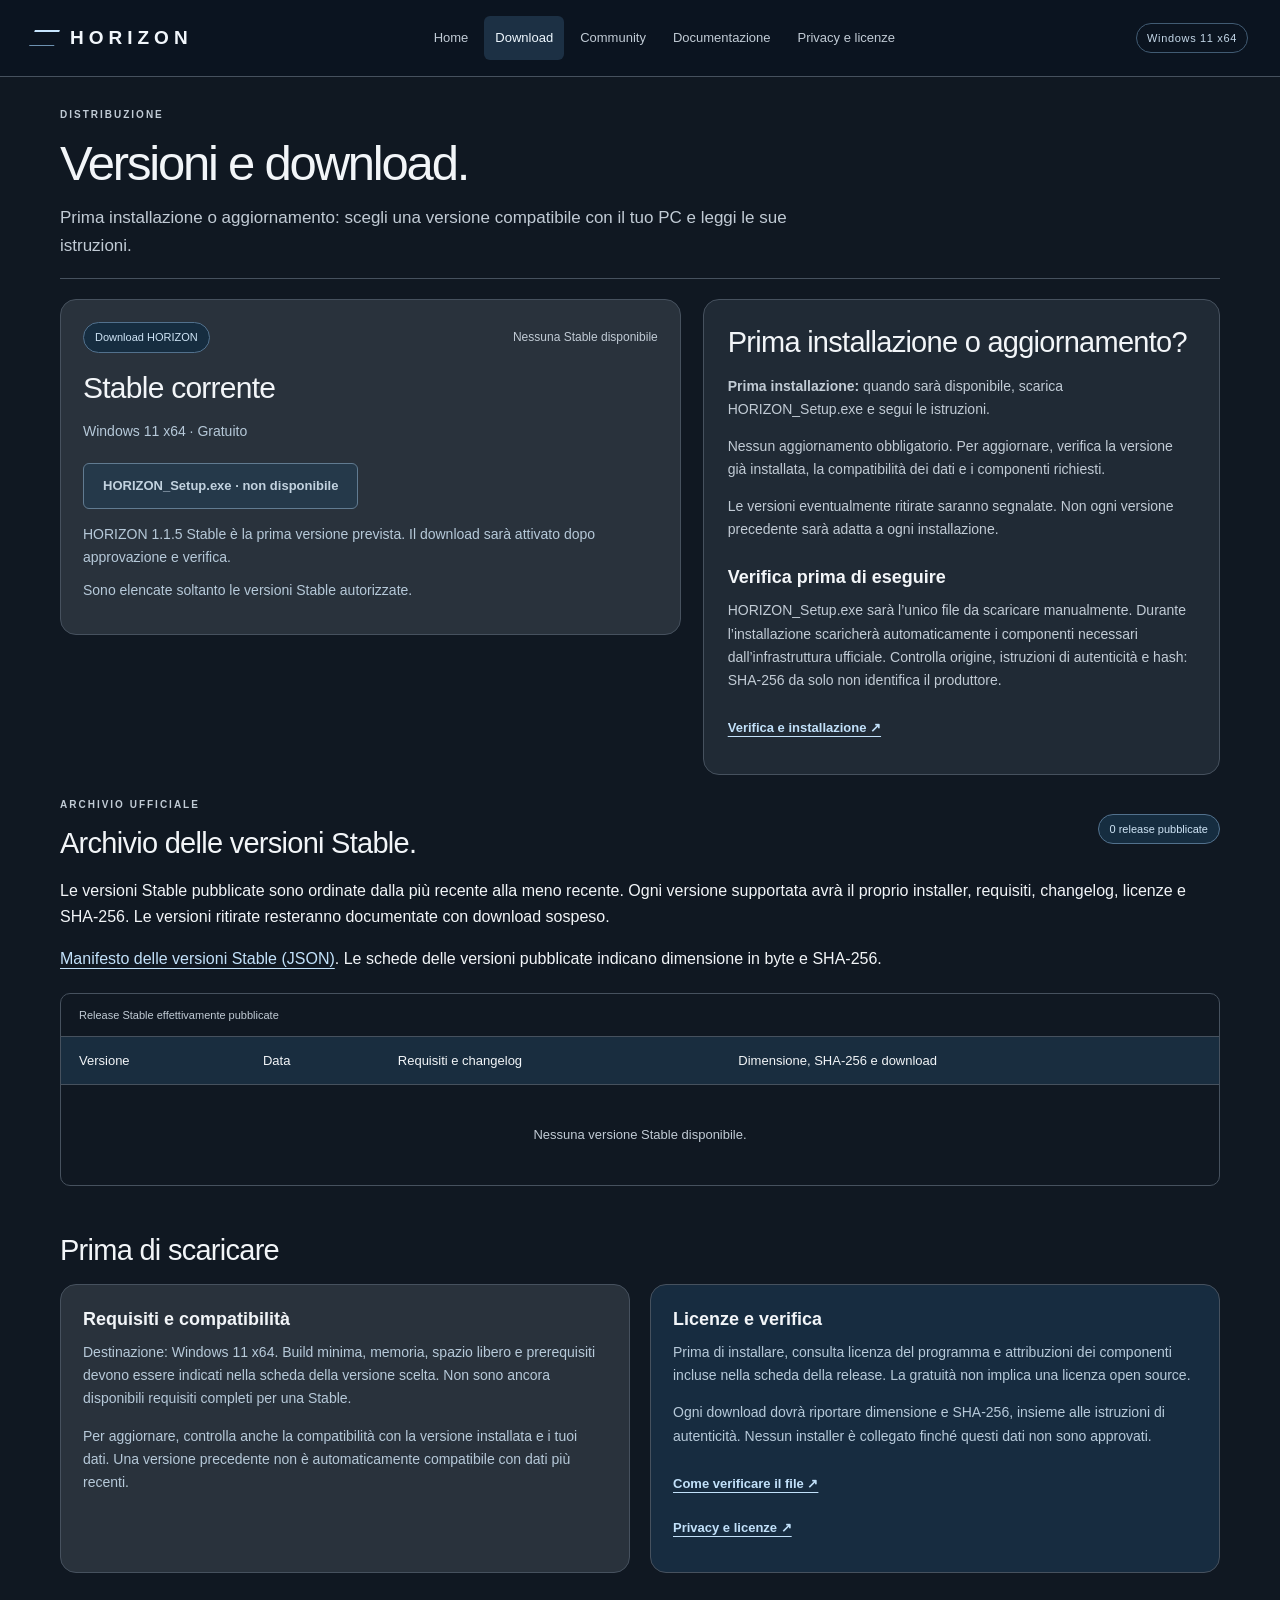
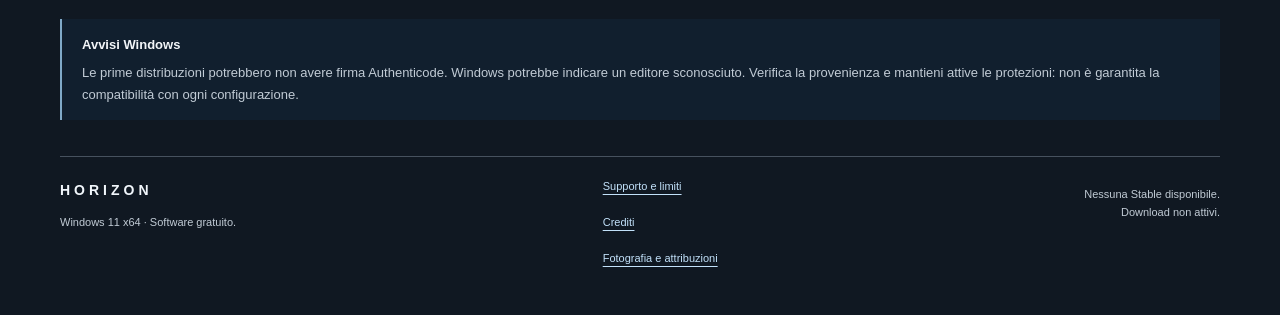
==== site/download.html @ 2f804839 "Publish approved HORIZON information site r4" ====
<!doctype html><html lang="it"><head><meta charset="utf-8"><meta name="viewport" content="width=device-width,initial-scale=1"><meta name="color-scheme" content="dark"><title>Versioni Stable e download — HORIZON</title><meta name="description" content="HORIZON: desktop, audio e personalizzazione per Windows 11 x64."><link rel="stylesheet" href="styles.css"></head><body><a class="skip" href="#contenuto">Vai al contenuto</a><header class="site-header"><div class="header-inner"><a class="brand" href="index.html" aria-label="HORIZON, Home"><span class="brand-mark" aria-hidden="true"></span>HORIZON</a><nav aria-label="Navigazione principale"><a href="index.html">Home</a><a href="download.html" aria-current="page">Download</a><a href="community.html">Community</a><a href="guida.html">Documentazione</a><a href="privacy.html">Privacy e licenze</a></nav><span class="header-state">Windows 11 x64</span></div></header><main id="contenuto" tabindex="-1"><div class="page-intro wrap"><p class="eyebrow">DISTRIBUZIONE</p><h1>Versioni e download.</h1><p class="intro">Prima installazione o aggiornamento: scegli una versione compatibile con il tuo PC e leggi le sue istruzioni.</p></div>
<section class="wrap download-layout" aria-labelledby="titolo-stato"><!-- stable-current:start --><div class="panel release-preview"><div class="section-heading"><span class="tag">Download HORIZON</span><span class="muted">Nessuna Stable disponibile</span></div><h2 id="titolo-stato">Stable corrente</h2><p>Windows 11 x64 · Gratuito</p><button class="button primary" type="button" disabled aria-describedby="download-stato">HORIZON_Setup.exe · non disponibile</button><p id="download-stato" class="fine-print">HORIZON 1.1.5 Stable è la prima versione prevista. Il download sarà attivato dopo approvazione e verifica.</p><p class="fine-print">Sono elencate soltanto le versioni Stable autorizzate.</p></div><!-- stable-current:end --><aside class="download-aside"><h2>Prima installazione o aggiornamento?</h2><p><strong>Prima installazione:</strong> quando sarà disponibile, scarica HORIZON_Setup.exe e segui le istruzioni.</p><p>Nessun aggiornamento obbligatorio. Per aggiornare, verifica la versione già installata, la compatibilità dei dati e i componenti richiesti.</p><p>Le versioni eventualmente ritirate saranno segnalate. Non ogni versione precedente sarà adatta a ogni installazione.</p><h3>Verifica prima di eseguire</h3><p>HORIZON_Setup.exe sarà l’unico file da scaricare manualmente. Durante l’installazione scaricherà automaticamente i componenti necessari dall’infrastruttura ufficiale. Controlla origine, istruzioni di autenticità e hash: SHA-256 da solo non identifica il produttore.</p><a class="text-link" href="verifica.html">Verifica e installazione ↗</a></aside></section>
<section class="section wrap" aria-labelledby="titolo-archivio"><div class="section-heading"><div><p class="eyebrow">ARCHIVIO UFFICIALE</p><h2 id="titolo-archivio">Archivio delle versioni Stable.</h2></div><span class="tag">0 release pubblicate</span></div><p>Le versioni Stable pubblicate sono ordinate dalla più recente alla meno recente. Ogni versione supportata avrà il proprio installer, requisiti, changelog, licenze e SHA-256. Le versioni ritirate resteranno documentate con download sospeso.</p><p><a href="releases.json">Manifesto delle versioni Stable (JSON)</a>. Le schede delle versioni pubblicate indicano dimensione in byte e SHA-256.</p><div class="table-scroll" role="region" aria-label="Archivio delle versioni Stable" tabindex="0"><table><caption>Release Stable effettivamente pubblicate</caption><thead><tr><th scope="col">Versione</th><th scope="col">Data</th><th scope="col">Requisiti e changelog</th><th scope="col">Dimensione, SHA-256 e download</th></tr></thead><tbody><!-- stable-rows:start --><tr><td colspan="4" class="empty-cell">Nessuna versione Stable disponibile.</td></tr><!-- stable-rows:end --></tbody></table></div></section><section class="section wrap" aria-labelledby="titolo-requisiti"><div class="section-heading"><h2 id="titolo-requisiti">Prima di scaricare</h2></div><div class="bottom-grid"><article class="panel"><h3>Requisiti e compatibilità</h3><p>Destinazione: Windows 11 x64. Build minima, memoria, spazio libero e prerequisiti devono essere indicati nella scheda della versione scelta. Non sono ancora disponibili requisiti completi per una Stable.</p><p>Per aggiornare, controlla anche la compatibilità con la versione installata e i tuoi dati. Una versione precedente non è automaticamente compatibile con dati più recenti.</p></article><article class="panel"><h3>Licenze e verifica</h3><p>Prima di installare, consulta licenza del programma e attribuzioni dei componenti incluse nella scheda della release. La gratuità non implica una licenza open source.</p><p>Ogni download dovrà riportare dimensione e SHA-256, insieme alle istruzioni di autenticità. Nessun installer è collegato finché questi dati non sono approvati.</p><a class="text-link" href="verifica.html">Come verificare il file ↗</a><br><a class="text-link" href="privacy.html#titolo-licenze">Privacy e licenze ↗</a></article></div></section><div class="wrap notice"><strong>Avvisi Windows</strong><p>Le prime distribuzioni potrebbero non avere firma Authenticode. Windows potrebbe indicare un editore sconosciuto. Verifica la provenienza e mantieni attive le protezioni: non è garantita la compatibilità con ogni configurazione.</p></div></main><footer class="site-footer"><div><a class="brand" href="index.html">HORIZON</a><p>Windows 11 x64 · Software gratuito.</p></div><nav aria-label="Informazioni sul progetto"><a href="guida.html#limiti">Supporto e limiti</a><a href="privacy.html#crediti">Crediti</a><a href="privacy.html#fotografia">Fotografia e attribuzioni</a></nav><p class="footer-state">Nessuna Stable disponibile.<br>Download non attivi.</p></footer></body></html>
---- site/styles.css ----
/* HORIZON v1.5 — static, local resources, no external fonts. */
:root{color-scheme:dark;--bg:#0b1420;--surface:#111f2e;--line:#2b3e52;--text:#ecf3fa;--muted:#a9bdcf;--accent:#b6d7f2;--link:#c2e1fa;--radius:16px}*{box-sizing:border-box}html{scroll-behavior:smooth;scroll-padding-top:100px}body{margin:0;background:var(--bg);color:var(--text);font:16px/1.65 'Segoe UI',Arial,sans-serif}a{color:var(--link);text-decoration-thickness:1px;text-underline-offset:4px}a:hover{color:white}a:focus-visible,button:focus-visible,summary:focus-visible,[tabindex]:focus-visible{outline:3px solid #d2edff;outline-offset:5px}main:focus-visible{outline-offset:-4px}.skip{position:fixed;left:18px;top:-100px;z-index:50;background:var(--text);color:var(--bg);padding:10px 18px;border-radius:6px}.skip:focus{top:12px}.wrap{width:min(1160px,calc(100% - 64px));margin-inline:auto}.site-header{border-bottom:1px solid var(--line);background:#0b1420;position:relative;z-index:3}.header-inner{max-width:1280px;padding:16px 32px;margin:auto;display:flex;align-items:center;justify-content:space-between;gap:24px}.brand{font-weight:650;letter-spacing:5px;font-size:19px;text-decoration:none;color:#f1f6fb;display:inline-flex;align-items:center;gap:13px;min-height:44px;white-space:nowrap}.brand-mark{display:block;width:25px;height:16px;border-top:2px solid #c8e6ff;border-bottom:1px solid #6d91b0;transform:skewX(-20deg)}.header-inner nav{display:flex;gap:5px;flex-wrap:wrap}.header-inner nav a{font-size:13px;color:var(--muted);text-decoration:none;min-height:44px;display:flex;align-items:center;padding:0 11px;border-radius:6px}.header-inner nav a:hover,.header-inner nav a[aria-current]{background:#1c3044;color:#eff8ff}.header-state{font-size:11px;letter-spacing:.06em;border:1px solid #415b73;color:#c5d8e9;padding:5px 10px;border-radius:100px;white-space:nowrap}.hero{position:relative;margin-top:24px;min-height:470px;border-radius:var(--radius);overflow:hidden;border:1px solid #4b6278;background:#172b40;display:flex;align-items:center}.hero-image,.hero-shade{position:absolute;inset:0;width:100%;height:100%;object-fit:cover;object-position:center 57%}.hero-shade{background:linear-gradient(90deg,rgba(5,16,30,.95),rgba(7,19,32,.76) 42%,rgba(7,19,32,.08) 100%)}.hero-copy{position:relative;padding:42px 46px 58px;max-width:740px}.eyebrow{font-size:10px;letter-spacing:.2em;color:var(--muted);font-weight:650;margin:0 0 12px}.hero .eyebrow{color:#c7dfef}h1,h2,h3,p{margin-top:0}h1{font-size:clamp(36px,4.5vw,60px);font-weight:450;letter-spacing:-.045em;line-height:1.12;margin-bottom:18px}h1 span{color:#c5dff2}.hero-intro{font-size:18px;color:#e2ecf5;line-height:1.6;margin-bottom:24px}.actions{display:flex;gap:24px;align-items:center;flex-wrap:wrap}.button{font:inherit;display:inline-flex;align-items:center;justify-content:center;gap:16px;min-height:46px;padding:10px 19px;border-radius:6px;border:1px solid #7b9ab5;text-decoration:none;font-size:13px;font-weight:600;line-height:1.4}.primary{background:#c1dff5;color:#0a2034;border-color:#c1dff5}.primary:hover{color:#081928;background:#e6f4ff}.secondary{background:#1b3247;color:#d8e8f5}button:disabled{cursor:not-allowed;opacity:1;background:#25394a;color:#c2d2df;border-color:#617b91}.text-link{font-size:13px;display:inline-flex;align-items:center;min-height:44px;font-weight:600}.hero .text-link{color:#f3f8fc}.hero-status{margin:18px 0 0;font-size:12px;color:#d2e3ef;display:flex;gap:9px;align-items:center}.status-dot{width:5px;height:5px;background:#c7dfef;border-radius:50%}.photo-credit{position:absolute;right:18px;bottom:12px;font-size:10px;color:#e7f2fa;background:#071321e6;padding:4px 8px;border-radius:3px}.photo-credit a{color:inherit}.facts-strip{display:grid;grid-template-columns:repeat(4,1fr);border-bottom:1px solid var(--line);padding:17px 0;gap:18px;font-size:11px;color:var(--muted)}.facts-strip strong{color:#e5eef6;font-weight:500;margin-left:5px}.section{padding:32px 0 4px}.section-heading{display:flex;justify-content:space-between;align-items:center;gap:20px;margin-bottom:20px}.section-heading h2{margin-bottom:0}h2{font-size:clamp(23px,2.5vw,29px);font-weight:500;line-height:1.25;letter-spacing:-.025em;margin-bottom:14px}h3{font-size:18px;font-weight:550;line-height:1.4;margin-bottom:9px}.feature-grid{display:grid;grid-template-columns:repeat(3,1fr);gap:22px}.feature{border-top:1px solid #49637c;padding:18px 0 8px;min-width:0}.feature-index{display:block;font-size:10px;letter-spacing:.12em;color:#a9bfd1;margin-bottom:12px}.feature p{font-size:14px;color:var(--muted);margin-bottom:8px}.fine-print{font-size:12px;color:var(--muted);margin-bottom:10px}.tag{font-size:11px;border:1px solid #52718d;background:#162d40;color:#cfe4f5;border-radius:50px;padding:5px 11px;display:inline-block;white-space:nowrap}.screens-grid{display:grid;grid-template-columns:1.2fr 1fr;gap:20px}.screenshot-slot{margin:0;border:1px solid #344e65;border-radius:10px;overflow:hidden;background:#0e1a29}.slot-content{min-height:170px;display:flex;align-items:center;justify-content:center;text-align:center;flex-direction:column;padding:20px;background:linear-gradient(125deg,#1a2f43,#0f1e2e)}.slot-content>span{font-size:24px;color:#89a9c2;margin-bottom:8px}.slot-content strong{font-size:14px;font-weight:500}.slot-content p{font-size:12px;color:var(--muted);margin:7px 0 0;max-width:300px}figcaption{font-size:10px;color:var(--muted);padding:9px 15px;border-top:1px solid var(--line)}.bottom-grid{display:grid;grid-template-columns:1fr 1fr;gap:20px;padding-bottom:36px}.panel{background:var(--surface);border:1px solid var(--line);border-radius:var(--radius);padding:26px}.panel p{font-size:14px;color:#b6c9d9}.panel h2{font-size:25px}.site-footer{max-width:1160px;margin:30px auto 0;border-top:1px solid var(--line);padding:24px 0 30px;display:flex;justify-content:space-between;gap:32px;align-items:start}.site-footer .brand{font-size:14px;letter-spacing:4px;min-height:28px}.site-footer p{font-size:11px;color:var(--muted);margin:8px 0 0}.site-footer nav{display:flex;flex-direction:column}.site-footer nav a{min-height:28px;font-size:11px}.footer-state{text-align:right}.page-intro{padding:42px 0 24px}.page-intro h1{font-size:clamp(34px,4vw,49px);margin-bottom:14px}.intro{font-size:17px;color:var(--muted);max-width:740px;margin-bottom:0}.download-layout{display:grid;grid-template-columns:1.35fr 1fr;gap:34px;align-items:start}.release-preview h2{font-size:30px}.version-number{color:#c1dcf1}.release-preview .button{margin:6px 0 14px}.release-facts{margin:20px 0 15px}.release-facts div{display:grid;grid-template-columns:150px 1fr;gap:14px;border-top:1px solid var(--line);padding:12px 0;font-size:13px}dt{color:#e5eff6}dd{margin:0;color:var(--muted)}.download-aside{padding:18px 0 0}.download-aside p{font-size:14px;color:var(--muted)}.download-aside h3{margin-top:24px}.table-scroll{overflow-x:auto;border:1px solid var(--line);border-radius:10px;margin:20px 0}.table-scroll table{width:100%;border-collapse:collapse;text-align:left;font-size:13px;min-width:620px}.table-scroll caption{text-align:left;padding:12px 18px;font-size:11px;color:var(--muted)}th{font-weight:500;background:#192d3f;padding:13px 18px;border-block:1px solid var(--line)}td{padding:20px 18px;color:var(--muted)}.empty-cell{height:100px;text-align:center}.notice{border-left:2px solid #80a9c8;padding:15px 20px;margin-block:20px 36px;background:#111f2e;font-size:13px}.notice p{color:var(--muted);margin:7px 0 0}.community-status{display:flex;align-items:center;justify-content:space-between;gap:28px}.community-status div{max-width:680px}.community-status .tag{margin-bottom:15px}.community-status p{margin-bottom:0}.community-status .button{flex-shrink:0}.clean-list{padding-left:20px;font-size:14px;color:var(--muted)}li{margin-bottom:9px}.guide-layout{display:grid;grid-template-columns:240px 1fr;gap:44px;align-items:start}.contents{padding:19px;display:flex;flex-direction:column;font-size:13px;position:sticky;top:20px}.contents strong{margin-bottom:10px}.contents a{min-height:38px}.guide-body{max-width:760px}.guide-body section,.legal-body section{padding:0 0 26px;margin-bottom:26px;border-bottom:1px solid var(--line);scroll-margin-top:24px}.guide-body p,.legal-body p,.guide-body li{font-size:15px;color:#b7cada}.guide-body ul{padding-left:20px}.legal-body{max-width:850px;margin-left:max(32px,calc((100vw - 1160px)/2));margin-right:auto}.privacy-list div{border-top:1px solid var(--line);padding:13px 0}.privacy-list dt{font-size:14px;margin-bottom:4px}.privacy-list dd{font-size:14px}.muted{color:var(--muted);font-size:12px}p,li,dd,h1,h2,h3{overflow-wrap:anywhere}
@media(max-width:1000px){.header-state{display:none}.header-inner{gap:14px}.hero-copy{padding-left:32px}.site-footer{margin-inline:32px}.facts-strip{grid-template-columns:1fr 1fr;gap:9px 20px}.header-inner nav a{padding-inline:8px}}
@media(max-width:720px){html{scroll-padding-top:20px}.wrap{width:calc(100% - 36px)}.header-inner{padding:12px 18px;flex-wrap:wrap;gap:4px}.brand{font-size:17px;letter-spacing:4px}.header-inner nav{width:100%;gap:3px}.header-inner nav a{font-size:12px;padding-inline:9px;min-height:40px}.hero{min-height:440px;margin-top:16px}.hero-copy{padding:32px 24px 58px;max-width:100%}.hero h1{font-size:clamp(34px,7.6vw,49px)}.hero-shade{background:linear-gradient(90deg,#081729ed,#071a2bc9 75%,#071a2b80)}.hero-image{object-position:60% center}.hero-intro{font-size:16px}.photo-credit{left:18px;right:auto;font-size:9px}.hero-status{font-size:11px}.actions{gap:12px}.section{padding-top:26px}.section-heading{align-items:start;flex-wrap:wrap;gap:8px}.feature-grid{grid-template-columns:1fr;gap:5px}.feature{padding-top:14px}.feature-index{margin-bottom:7px}.screens-grid,.bottom-grid,.download-layout,.guide-layout{grid-template-columns:1fr;gap:16px}.slot-content{min-height:140px}.panel{padding:22px}.site-footer{margin-inline:18px;flex-wrap:wrap;gap:16px}.footer-state{text-align:left}.site-footer nav{width:45%}.site-footer nav a{min-height:36px}.page-intro{padding:28px 0 20px}.page-intro h1{font-size:35px}.intro{font-size:15px}.download-aside{padding-top:8px}.release-facts div{grid-template-columns:1fr;gap:3px}.release-preview .section-heading{gap:9px}.community-status{align-items:start;flex-direction:column}.community-status .button{width:100%}.contents{position:static}.guide-body section{padding-bottom:20px;margin-bottom:22px}.legal-body{margin-inline:auto;max-width:none}.table-scroll table{min-width:560px}}
@media(prefers-reduced-motion:reduce){html{scroll-behavior:auto}}
@media(forced-colors:active){.hero-shade{background:Canvas;opacity:.9}.panel,.hero,.feature,.button,.tag{border:1px solid CanvasText}.hero-copy,.hero-copy h1,.hero-copy p{color:CanvasText}.hero-image{visibility:hidden}.status-dot{background:CanvasText}}
@media print{body{background:white;color:black}.site-header,.skip,.hero-image,.hero-shade,.actions,.photo-credit,button{display:none}.wrap{width:100%}.hero{min-height:0;border:0}.hero-copy{padding:10px 0}.hero-copy h1,.hero-copy h1 span,.hero-copy p,h1,h2,h3,p,li,dd,dt,.panel p,.feature p{color:black!important}.feature-grid,.bottom-grid,.download-layout,.guide-layout{display:block}.panel,.feature{background:white;border-color:#777}.contents{position:static}.site-footer{margin:0}.legal-body{margin:0}.table-scroll{overflow:visible}.table-scroll table{min-width:0}}/* v1.6: split editorial / landscape; neutral grey and midnight blue. */
:root{--bg:#101822;--surface:#252d36;--line:#46515e;--muted:#c1cbd5;--text:#f2f5f8}
body{background:var(--bg)}.header-inner{max-width:1280px}.hero-duo{display:grid;grid-template-columns:1fr 1fr;margin-top:24px;border:1px solid var(--line);border-radius:16px;overflow:hidden;min-height:440px}.hero-editorial{background:#dbe0e5;color:#142130;padding:44px 36px;display:flex;flex-direction:column;justify-content:center;min-width:0}.hero-editorial h1{font-size:clamp(36px,3.9vw,53px)}.hero-editorial .eyebrow,.hero-editorial .hero-intro{color:#37495a}.hero-editorial .primary{background:#18334c;color:#f5f8fc;border-color:#18334c}.hero-editorial .primary:hover{background:#294e6e}.hero-editorial .text-link{color:#18334c}.availability{font-size:12px;color:#425466;margin:20px 0 0}.hero-editorial :focus-visible{outline-color:#18334c}.hero-landscape{position:relative;margin:0;min-width:0;min-height:440px;background:#142c45}.hero-landscape img{display:block;width:100%;height:100%;position:absolute;object-fit:cover;object-position:56% center}.hero-landscape figcaption{position:absolute;bottom:0;left:0;right:0;padding:12px 16px;background:#091625e8;color:#edf3fa;border:0;font-size:11px}.hero-landscape a{color:inherit}.feature{background:#202a35;padding:20px;border:1px solid var(--line);border-radius:10px}.panel{background:#29323c}.bottom-grid .panel:last-child{background:#172c40}.download-aside{padding:24px;background:#202a35;border:1px solid var(--line);border-radius:16px}.page-intro{border-bottom:1px solid var(--line);margin-bottom:24px}.header-inner nav a{min-height:44px}.facts-strip{padding-block:16px}.section{padding-top:26px}
@media(max-width:1000px){.hero-editorial{padding:32px 26px}.hero-editorial .actions{gap:8px}.hero-editorial h1{font-size:40px}}
@media(max-width:720px){.hero-duo{grid-template-columns:1fr;margin-top:16px}.hero-editorial{padding:30px 24px}.hero-editorial h1{font-size:clamp(34px,8vw,46px)}.hero-landscape{min-height:250px}.hero-landscape img{object-position:center 57%}.hero-editorial .hero-intro{font-size:16px}.header-inner nav a{min-height:44px}.site-footer nav a{min-height:44px}.feature{padding:18px}.download-aside{padding:22px}}
@media(forced-colors:active){.hero-editorial,.hero-editorial h1,.hero-editorial p,.hero-editorial a{background:Canvas;color:CanvasText}.hero-duo,.hero-landscape{border:1px solid CanvasText}}
@media print{.hero-duo{display:block;border:0}.hero-editorial{background:white;color:black;padding:0}.hero-landscape{display:none}.feature,.panel,.download-aside{background:white;color:black}.hero-editorial p{color:black}}
/* v1.7 — compact spacing, readable measures and resilient narrow layouts. */
.hero-duo{min-height:390px;margin-top:18px}.hero-landscape{min-height:390px}.hero-editorial{padding:32px}.hero-intro{margin-bottom:18px}.availability{margin-top:14px}.section{padding-top:22px}.section-heading{margin-bottom:16px}.bottom-grid{padding-bottom:22px}.panel{padding:22px}.page-intro{padding-top:30px;padding-bottom:18px;margin-bottom:20px}.site-footer{margin-top:22px;padding-top:20px}.feature-grid{gap:16px}.guide-layout{gap:32px}.guide-body,.legal-body{line-height:1.75}.guide-body section,.legal-body section{padding-bottom:20px;margin-bottom:20px}.panel p,.download-aside p{max-width:68ch}.download-layout{gap:22px;grid-template-columns:minmax(0,1.2fr) minmax(0,1fr)}.bottom-grid,.screens-grid{grid-template-columns:repeat(2,minmax(0,1fr))}.community-status>div{min-width:0}pre{max-width:100%;white-space:pre-wrap;overflow-wrap:anywhere;background:#0b1420;border:1px solid var(--line);border-radius:8px;padding:16px;font-size:13px;color:#e8f1f8}code{font-family:Consolas,monospace}.guide-body a,.legal-body a{overflow-wrap:anywhere}.site-footer nav a{min-height:36px}.header-inner nav a[aria-current]{background:#1c3044;color:#eff8ff}
@media(max-width:720px){.hero-duo,.download-layout,.bottom-grid,.screens-grid{grid-template-columns:minmax(0,1fr)}.hero-editorial{padding:26px 22px}.hero-landscape{min-height:230px}.hero-duo{min-height:0}.panel,.download-aside{padding:20px}.page-intro{padding-top:24px}.section{padding-top:20px}.site-footer nav{width:100%}.site-footer nav a{min-height:44px}.facts-strip{font-size:12px}.facts-strip span{min-width:0}.facts-strip strong{display:block;margin-left:0}.community-status .button{max-width:100%}.guide-layout{gap:20px}.guide-body,.legal-body{min-width:0}.table-scroll:focus-visible{outline-offset:3px}}
@media print{pre{background:white;color:black;border-color:#777}.hero-duo{min-height:0}}
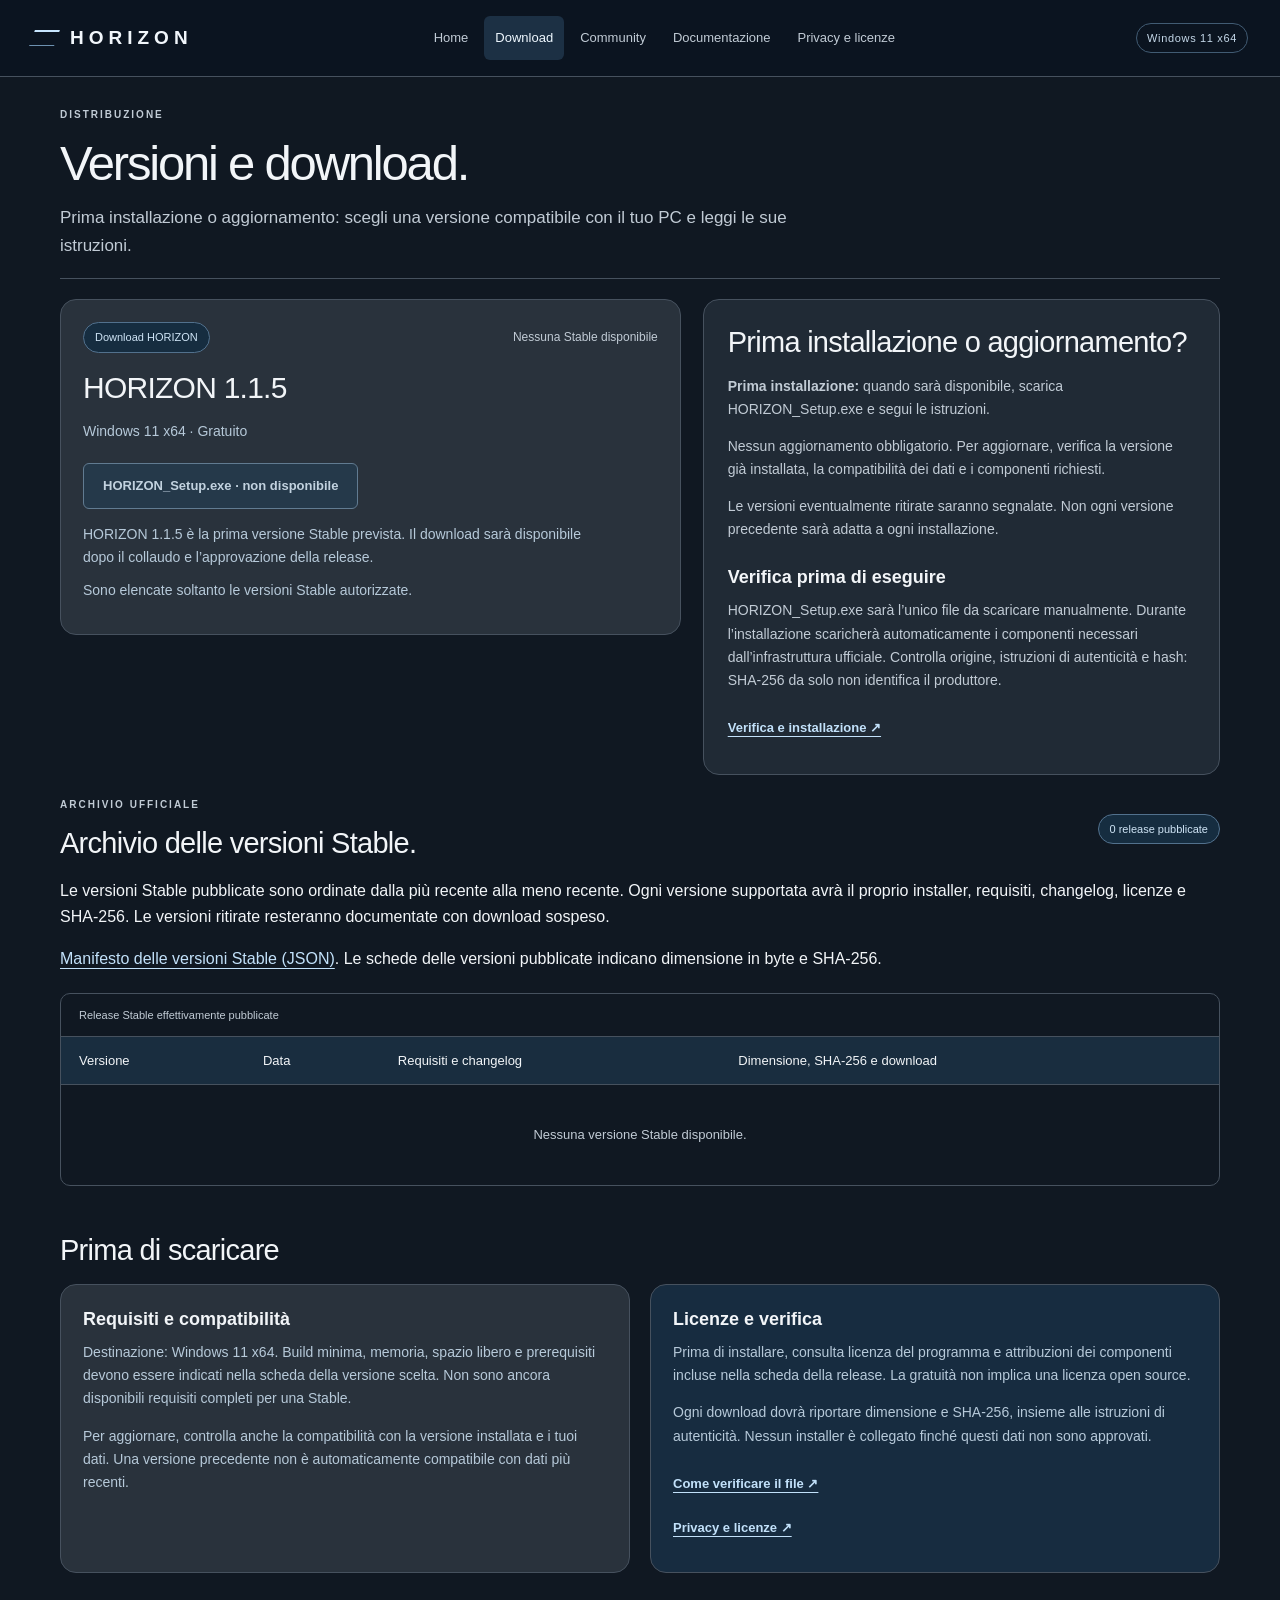
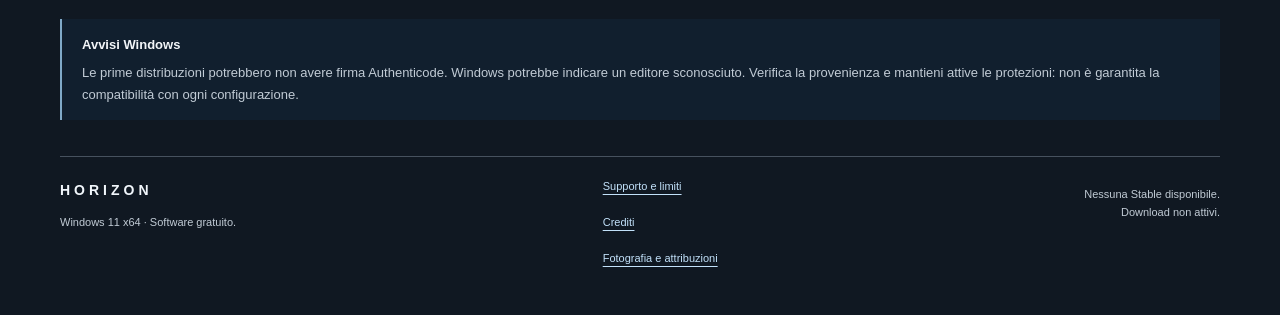
==== commit a662e0ef: "Present HORIZON 1.1.5 and accept verified UTF-8 BOM metadata" ====
--- a/site/download.html
+++ b/site/download.html
@@ -1,5 +1,5 @@
 <!doctype html><html lang="it"><head><meta charset="utf-8"><meta name="viewport" content="width=device-width,initial-scale=1"><meta name="color-scheme" content="dark"><title>Versioni Stable e download — HORIZON</title><meta name="description" content="HORIZON: desktop, audio e personalizzazione per Windows 11 x64."><link rel="stylesheet" href="styles.css"></head><body><a class="skip" href="#contenuto">Vai al contenuto</a><header class="site-header"><div class="header-inner"><a class="brand" href="index.html" aria-label="HORIZON, Home"><span class="brand-mark" aria-hidden="true"></span>HORIZON</a><nav aria-label="Navigazione principale"><a href="index.html">Home</a><a href="download.html" aria-current="page">Download</a><a href="community.html">Community</a><a href="guida.html">Documentazione</a><a href="privacy.html">Privacy e licenze</a></nav><span class="header-state">Windows 11 x64</span></div></header><main id="contenuto" tabindex="-1"><div class="page-intro wrap"><p class="eyebrow">DISTRIBUZIONE</p><h1>Versioni e download.</h1><p class="intro">Prima installazione o aggiornamento: scegli una versione compatibile con il tuo PC e leggi le sue istruzioni.</p></div>
-<section class="wrap download-layout" aria-labelledby="titolo-stato"><!-- stable-current:start --><div class="panel release-preview"><div class="section-heading"><span class="tag">Download HORIZON</span><span class="muted">Nessuna Stable disponibile</span></div><h2 id="titolo-stato">Stable corrente</h2><p>Windows 11 x64 · Gratuito</p><button class="button primary" type="button" disabled aria-describedby="download-stato">HORIZON_Setup.exe · non disponibile</button><p id="download-stato" class="fine-print">HORIZON 1.1.5 Stable è la prima versione prevista. Il download sarà attivato dopo approvazione e verifica.</p><p class="fine-print">Sono elencate soltanto le versioni Stable autorizzate.</p></div><!-- stable-current:end --><aside class="download-aside"><h2>Prima installazione o aggiornamento?</h2><p><strong>Prima installazione:</strong> quando sarà disponibile, scarica HORIZON_Setup.exe e segui le istruzioni.</p><p>Nessun aggiornamento obbligatorio. Per aggiornare, verifica la versione già installata, la compatibilità dei dati e i componenti richiesti.</p><p>Le versioni eventualmente ritirate saranno segnalate. Non ogni versione precedente sarà adatta a ogni installazione.</p><h3>Verifica prima di eseguire</h3><p>HORIZON_Setup.exe sarà l’unico file da scaricare manualmente. Durante l’installazione scaricherà automaticamente i componenti necessari dall’infrastruttura ufficiale. Controlla origine, istruzioni di autenticità e hash: SHA-256 da solo non identifica il produttore.</p><a class="text-link" href="verifica.html">Verifica e installazione ↗</a></aside></section>
+<section class="wrap download-layout" aria-labelledby="titolo-stato"><!-- stable-current:start --><div class="panel release-preview"><div class="section-heading"><span class="tag">Download HORIZON</span><span class="muted">Nessuna Stable disponibile</span></div><h2 id="titolo-stato">HORIZON 1.1.5</h2><p>Windows 11 x64 · Gratuito</p><button class="button primary" type="button" disabled aria-describedby="download-stato">HORIZON_Setup.exe · non disponibile</button><p id="download-stato" class="fine-print">HORIZON 1.1.5 è la prima versione Stable prevista. Il download sarà disponibile dopo il collaudo e l’approvazione della release.</p><p class="fine-print">Sono elencate soltanto le versioni Stable autorizzate.</p></div><!-- stable-current:end --><aside class="download-aside"><h2>Prima installazione o aggiornamento?</h2><p><strong>Prima installazione:</strong> quando sarà disponibile, scarica HORIZON_Setup.exe e segui le istruzioni.</p><p>Nessun aggiornamento obbligatorio. Per aggiornare, verifica la versione già installata, la compatibilità dei dati e i componenti richiesti.</p><p>Le versioni eventualmente ritirate saranno segnalate. Non ogni versione precedente sarà adatta a ogni installazione.</p><h3>Verifica prima di eseguire</h3><p>HORIZON_Setup.exe sarà l’unico file da scaricare manualmente. Durante l’installazione scaricherà automaticamente i componenti necessari dall’infrastruttura ufficiale. Controlla origine, istruzioni di autenticità e hash: SHA-256 da solo non identifica il produttore.</p><a class="text-link" href="verifica.html">Verifica e installazione ↗</a></aside></section>
 <section class="section wrap" aria-labelledby="titolo-archivio"><div class="section-heading"><div><p class="eyebrow">ARCHIVIO UFFICIALE</p><h2 id="titolo-archivio">Archivio delle versioni Stable.</h2></div><span class="tag">0 release pubblicate</span></div><p>Le versioni Stable pubblicate sono ordinate dalla più recente alla meno recente. Ogni versione supportata avrà il proprio installer, requisiti, changelog, licenze e SHA-256. Le versioni ritirate resteranno documentate con download sospeso.</p><p><a href="releases.json">Manifesto delle versioni Stable (JSON)</a>. Le schede delle versioni pubblicate indicano dimensione in byte e SHA-256.</p><div class="table-scroll" role="region" aria-label="Archivio delle versioni Stable" tabindex="0"><table><caption>Release Stable effettivamente pubblicate</caption><thead><tr><th scope="col">Versione</th><th scope="col">Data</th><th scope="col">Requisiti e changelog</th><th scope="col">Dimensione, SHA-256 e download</th></tr></thead><tbody><!-- stable-rows:start --><tr><td colspan="4" class="empty-cell">Nessuna versione Stable disponibile.</td></tr><!-- stable-rows:end --></tbody></table></div></section><section class="section wrap" aria-labelledby="titolo-requisiti"><div class="section-heading"><h2 id="titolo-requisiti">Prima di scaricare</h2></div><div class="bottom-grid"><article class="panel"><h3>Requisiti e compatibilità</h3><p>Destinazione: Windows 11 x64. Build minima, memoria, spazio libero e prerequisiti devono essere indicati nella scheda della versione scelta. Non sono ancora disponibili requisiti completi per una Stable.</p><p>Per aggiornare, controlla anche la compatibilità con la versione installata e i tuoi dati. Una versione precedente non è automaticamente compatibile con dati più recenti.</p></article><article class="panel"><h3>Licenze e verifica</h3><p>Prima di installare, consulta licenza del programma e attribuzioni dei componenti incluse nella scheda della release. La gratuità non implica una licenza open source.</p><p>Ogni download dovrà riportare dimensione e SHA-256, insieme alle istruzioni di autenticità. Nessun installer è collegato finché questi dati non sono approvati.</p><a class="text-link" href="verifica.html">Come verificare il file ↗</a><br><a class="text-link" href="privacy.html#titolo-licenze">Privacy e licenze ↗</a></article></div></section><div class="wrap notice"><strong>Avvisi Windows</strong><p>Le prime distribuzioni potrebbero non avere firma Authenticode. Windows potrebbe indicare un editore sconosciuto. Verifica la provenienza e mantieni attive le protezioni: non è garantita la compatibilità con ogni configurazione.</p></div></main><footer class="site-footer"><div><a class="brand" href="index.html">HORIZON</a><p>Windows 11 x64 · Software gratuito.</p></div><nav aria-label="Informazioni sul progetto"><a href="guida.html#limiti">Supporto e limiti</a><a href="privacy.html#crediti">Crediti</a><a href="privacy.html#fotografia">Fotografia e attribuzioni</a></nav><p class="footer-state">Nessuna Stable disponibile.<br>Download non attivi.</p></footer></body></html>
 
 
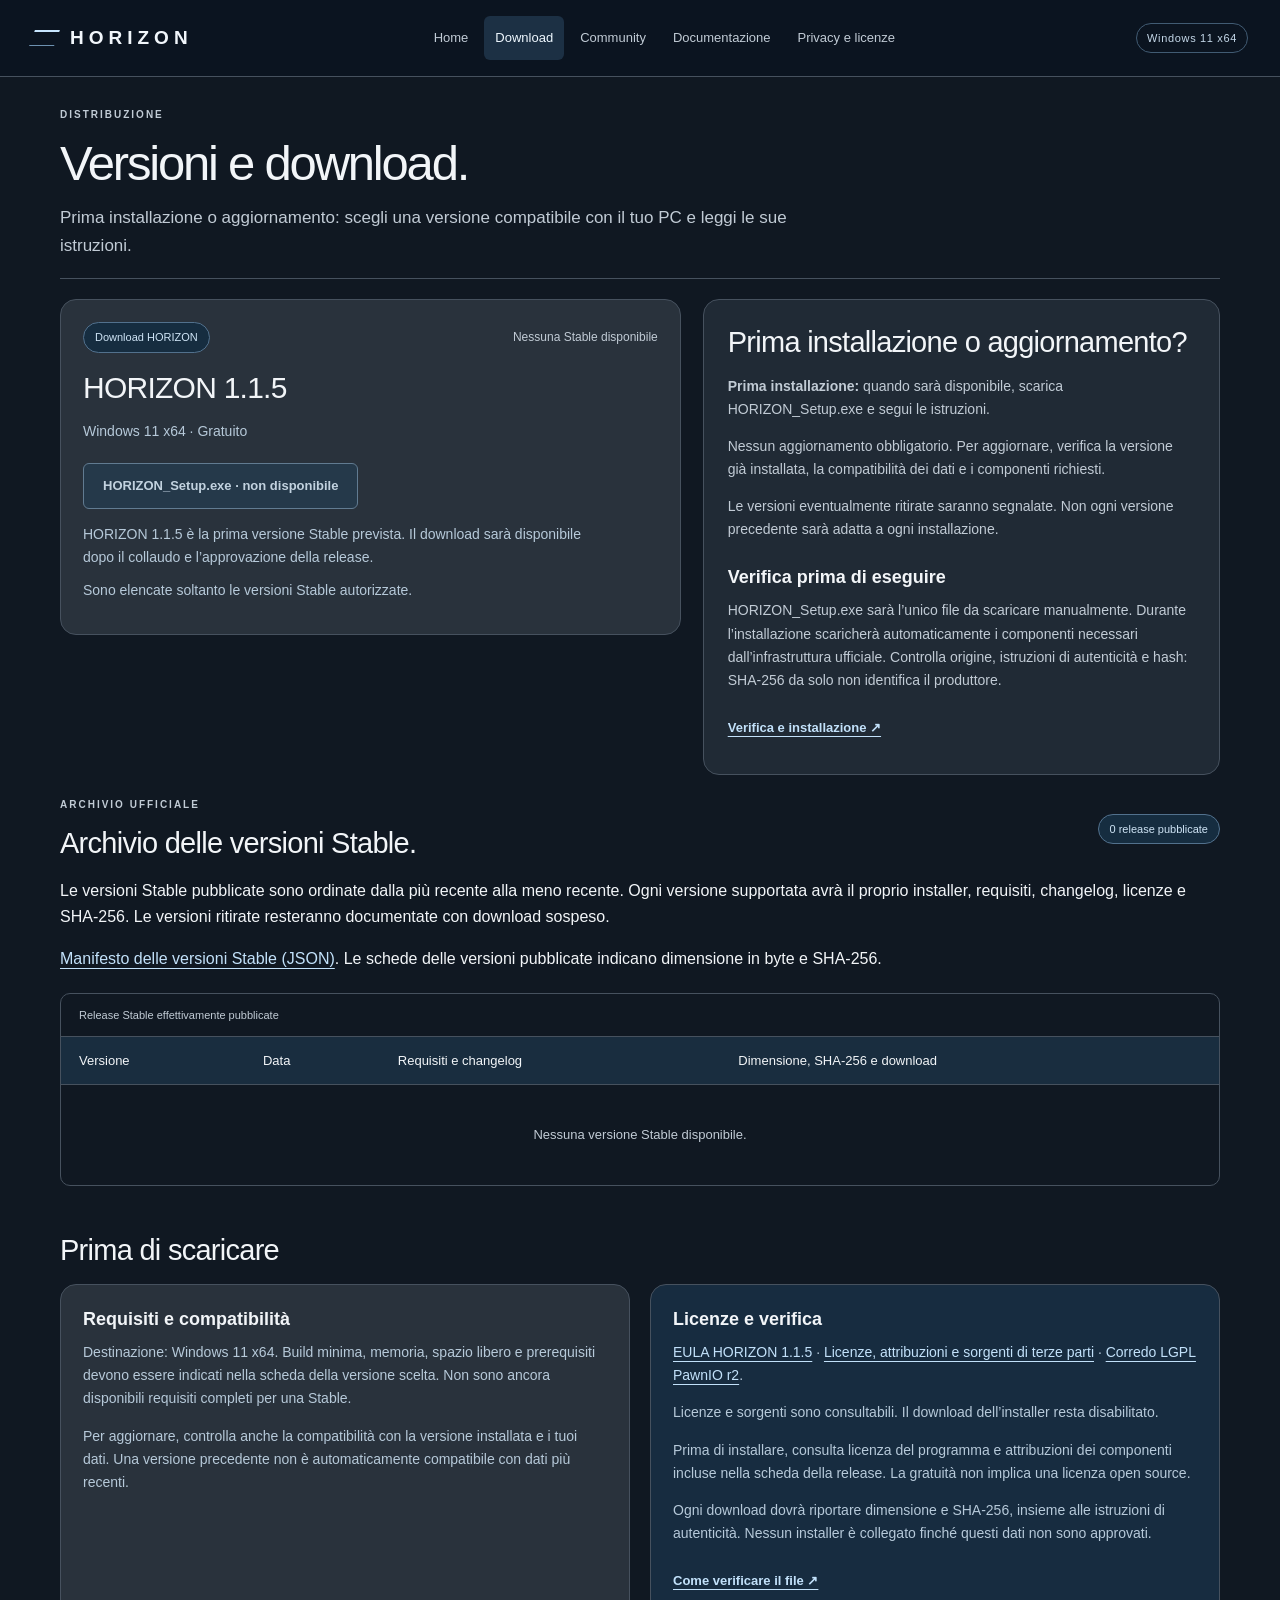
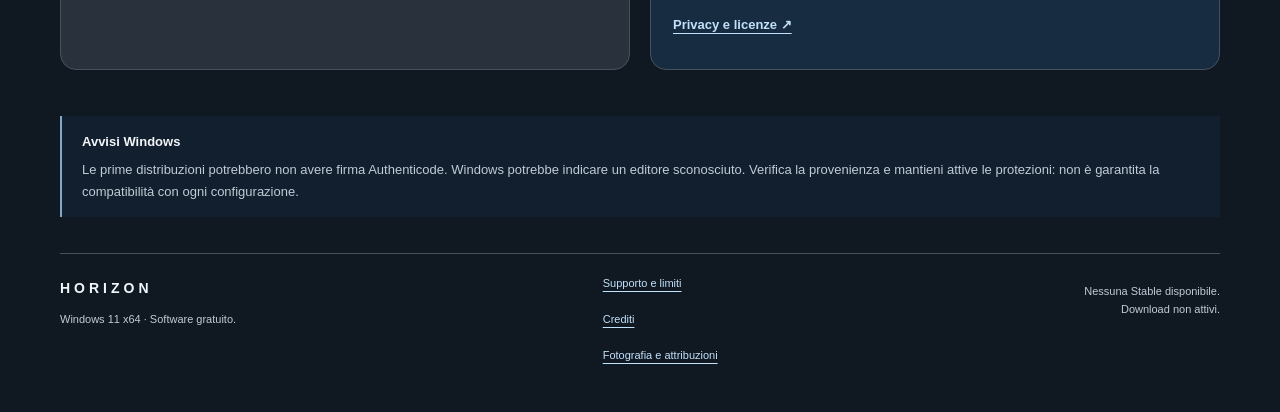
==== commit 06693fc5: "Link approved EULA and third-party sources for component prerelease" ====
--- a/site/download.html
+++ b/site/download.html
@@ -1,6 +1,6 @@
 <!doctype html><html lang="it"><head><meta charset="utf-8"><meta name="viewport" content="width=device-width,initial-scale=1"><meta name="color-scheme" content="dark"><title>Versioni Stable e download — HORIZON</title><meta name="description" content="HORIZON: desktop, audio e personalizzazione per Windows 11 x64."><link rel="stylesheet" href="styles.css"></head><body><a class="skip" href="#contenuto">Vai al contenuto</a><header class="site-header"><div class="header-inner"><a class="brand" href="index.html" aria-label="HORIZON, Home"><span class="brand-mark" aria-hidden="true"></span>HORIZON</a><nav aria-label="Navigazione principale"><a href="index.html">Home</a><a href="download.html" aria-current="page">Download</a><a href="community.html">Community</a><a href="guida.html">Documentazione</a><a href="privacy.html">Privacy e licenze</a></nav><span class="header-state">Windows 11 x64</span></div></header><main id="contenuto" tabindex="-1"><div class="page-intro wrap"><p class="eyebrow">DISTRIBUZIONE</p><h1>Versioni e download.</h1><p class="intro">Prima installazione o aggiornamento: scegli una versione compatibile con il tuo PC e leggi le sue istruzioni.</p></div>
 <section class="wrap download-layout" aria-labelledby="titolo-stato"><!-- stable-current:start --><div class="panel release-preview"><div class="section-heading"><span class="tag">Download HORIZON</span><span class="muted">Nessuna Stable disponibile</span></div><h2 id="titolo-stato">HORIZON 1.1.5</h2><p>Windows 11 x64 · Gratuito</p><button class="button primary" type="button" disabled aria-describedby="download-stato">HORIZON_Setup.exe · non disponibile</button><p id="download-stato" class="fine-print">HORIZON 1.1.5 è la prima versione Stable prevista. Il download sarà disponibile dopo il collaudo e l’approvazione della release.</p><p class="fine-print">Sono elencate soltanto le versioni Stable autorizzate.</p></div><!-- stable-current:end --><aside class="download-aside"><h2>Prima installazione o aggiornamento?</h2><p><strong>Prima installazione:</strong> quando sarà disponibile, scarica HORIZON_Setup.exe e segui le istruzioni.</p><p>Nessun aggiornamento obbligatorio. Per aggiornare, verifica la versione già installata, la compatibilità dei dati e i componenti richiesti.</p><p>Le versioni eventualmente ritirate saranno segnalate. Non ogni versione precedente sarà adatta a ogni installazione.</p><h3>Verifica prima di eseguire</h3><p>HORIZON_Setup.exe sarà l’unico file da scaricare manualmente. Durante l’installazione scaricherà automaticamente i componenti necessari dall’infrastruttura ufficiale. Controlla origine, istruzioni di autenticità e hash: SHA-256 da solo non identifica il produttore.</p><a class="text-link" href="verifica.html">Verifica e installazione ↗</a></aside></section>
-<section class="section wrap" aria-labelledby="titolo-archivio"><div class="section-heading"><div><p class="eyebrow">ARCHIVIO UFFICIALE</p><h2 id="titolo-archivio">Archivio delle versioni Stable.</h2></div><span class="tag">0 release pubblicate</span></div><p>Le versioni Stable pubblicate sono ordinate dalla più recente alla meno recente. Ogni versione supportata avrà il proprio installer, requisiti, changelog, licenze e SHA-256. Le versioni ritirate resteranno documentate con download sospeso.</p><p><a href="releases.json">Manifesto delle versioni Stable (JSON)</a>. Le schede delle versioni pubblicate indicano dimensione in byte e SHA-256.</p><div class="table-scroll" role="region" aria-label="Archivio delle versioni Stable" tabindex="0"><table><caption>Release Stable effettivamente pubblicate</caption><thead><tr><th scope="col">Versione</th><th scope="col">Data</th><th scope="col">Requisiti e changelog</th><th scope="col">Dimensione, SHA-256 e download</th></tr></thead><tbody><!-- stable-rows:start --><tr><td colspan="4" class="empty-cell">Nessuna versione Stable disponibile.</td></tr><!-- stable-rows:end --></tbody></table></div></section><section class="section wrap" aria-labelledby="titolo-requisiti"><div class="section-heading"><h2 id="titolo-requisiti">Prima di scaricare</h2></div><div class="bottom-grid"><article class="panel"><h3>Requisiti e compatibilità</h3><p>Destinazione: Windows 11 x64. Build minima, memoria, spazio libero e prerequisiti devono essere indicati nella scheda della versione scelta. Non sono ancora disponibili requisiti completi per una Stable.</p><p>Per aggiornare, controlla anche la compatibilità con la versione installata e i tuoi dati. Una versione precedente non è automaticamente compatibile con dati più recenti.</p></article><article class="panel"><h3>Licenze e verifica</h3><p>Prima di installare, consulta licenza del programma e attribuzioni dei componenti incluse nella scheda della release. La gratuità non implica una licenza open source.</p><p>Ogni download dovrà riportare dimensione e SHA-256, insieme alle istruzioni di autenticità. Nessun installer è collegato finché questi dati non sono approvati.</p><a class="text-link" href="verifica.html">Come verificare il file ↗</a><br><a class="text-link" href="privacy.html#titolo-licenze">Privacy e licenze ↗</a></article></div></section><div class="wrap notice"><strong>Avvisi Windows</strong><p>Le prime distribuzioni potrebbero non avere firma Authenticode. Windows potrebbe indicare un editore sconosciuto. Verifica la provenienza e mantieni attive le protezioni: non è garantita la compatibilità con ogni configurazione.</p></div></main><footer class="site-footer"><div><a class="brand" href="index.html">HORIZON</a><p>Windows 11 x64 · Software gratuito.</p></div><nav aria-label="Informazioni sul progetto"><a href="guida.html#limiti">Supporto e limiti</a><a href="privacy.html#crediti">Crediti</a><a href="privacy.html#fotografia">Fotografia e attribuzioni</a></nav><p class="footer-state">Nessuna Stable disponibile.<br>Download non attivi.</p></footer></body></html>
+<section class="section wrap" aria-labelledby="titolo-archivio"><div class="section-heading"><div><p class="eyebrow">ARCHIVIO UFFICIALE</p><h2 id="titolo-archivio">Archivio delle versioni Stable.</h2></div><span class="tag">0 release pubblicate</span></div><p>Le versioni Stable pubblicate sono ordinate dalla più recente alla meno recente. Ogni versione supportata avrà il proprio installer, requisiti, changelog, licenze e SHA-256. Le versioni ritirate resteranno documentate con download sospeso.</p><p><a href="releases.json">Manifesto delle versioni Stable (JSON)</a>. Le schede delle versioni pubblicate indicano dimensione in byte e SHA-256.</p><div class="table-scroll" role="region" aria-label="Archivio delle versioni Stable" tabindex="0"><table><caption>Release Stable effettivamente pubblicate</caption><thead><tr><th scope="col">Versione</th><th scope="col">Data</th><th scope="col">Requisiti e changelog</th><th scope="col">Dimensione, SHA-256 e download</th></tr></thead><tbody><!-- stable-rows:start --><tr><td colspan="4" class="empty-cell">Nessuna versione Stable disponibile.</td></tr><!-- stable-rows:end --></tbody></table></div></section><section class="section wrap" aria-labelledby="titolo-requisiti"><div class="section-heading"><h2 id="titolo-requisiti">Prima di scaricare</h2></div><div class="bottom-grid"><article class="panel"><h3>Requisiti e compatibilità</h3><p>Destinazione: Windows 11 x64. Build minima, memoria, spazio libero e prerequisiti devono essere indicati nella scheda della versione scelta. Non sono ancora disponibili requisiti completi per una Stable.</p><p>Per aggiornare, controlla anche la compatibilità con la versione installata e i tuoi dati. Una versione precedente non è automaticamente compatibile con dati più recenti.</p></article><article class="panel"><h3>Licenze e verifica</h3><p><a href="https://github.com/radio-testa/horizon-site/releases/download/v1.1.5/EULA_HORIZON_1.1.5.md">EULA HORIZON 1.1.5</a> · <a href="https://github.com/radio-testa/horizon-site/releases/download/v1.1.5/HORIZON_Licenze_e_Sorgenti_1.1.5_r1.zip">Licenze, attribuzioni e sorgenti di terze parti</a> · <a href="https://github.com/radio-testa/horizon-site/releases/download/v1.1.5/HORIZON_PawnIO_Corredo_Pubblico_r2.zip">Corredo LGPL PawnIO r2</a>.</p><p>Licenze e sorgenti sono consultabili. Il download dell’installer resta disabilitato.</p><p>Prima di installare, consulta licenza del programma e attribuzioni dei componenti incluse nella scheda della release. La gratuità non implica una licenza open source.</p><p>Ogni download dovrà riportare dimensione e SHA-256, insieme alle istruzioni di autenticità. Nessun installer è collegato finché questi dati non sono approvati.</p><a class="text-link" href="verifica.html">Come verificare il file ↗</a><br><a class="text-link" href="privacy.html#titolo-licenze">Privacy e licenze ↗</a></article></div></section><div class="wrap notice"><strong>Avvisi Windows</strong><p>Le prime distribuzioni potrebbero non avere firma Authenticode. Windows potrebbe indicare un editore sconosciuto. Verifica la provenienza e mantieni attive le protezioni: non è garantita la compatibilità con ogni configurazione.</p></div></main><footer class="site-footer"><div><a class="brand" href="index.html">HORIZON</a><p>Windows 11 x64 · Software gratuito.</p></div><nav aria-label="Informazioni sul progetto"><a href="guida.html#limiti">Supporto e limiti</a><a href="privacy.html#crediti">Crediti</a><a href="privacy.html#fotografia">Fotografia e attribuzioni</a></nav><p class="footer-state">Nessuna Stable disponibile.<br>Download non attivi.</p></footer></body></html>
 
 
 
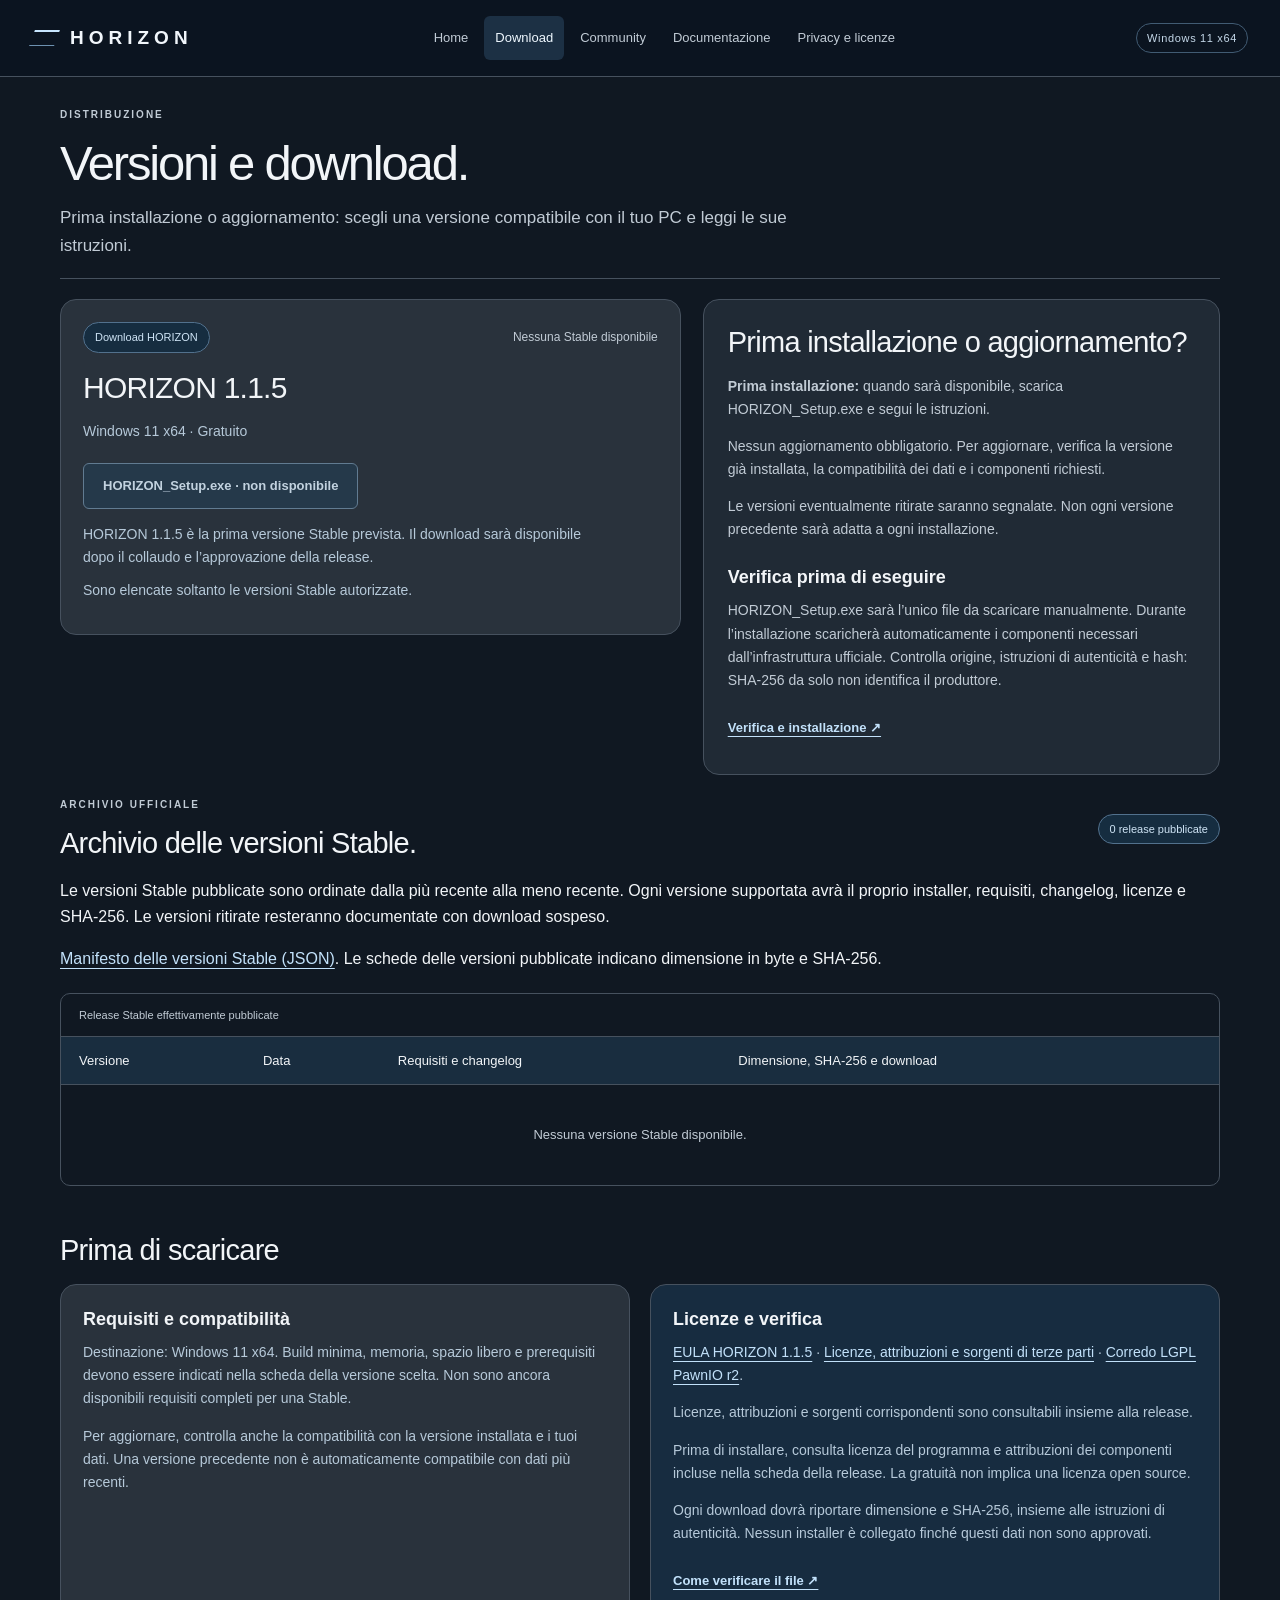
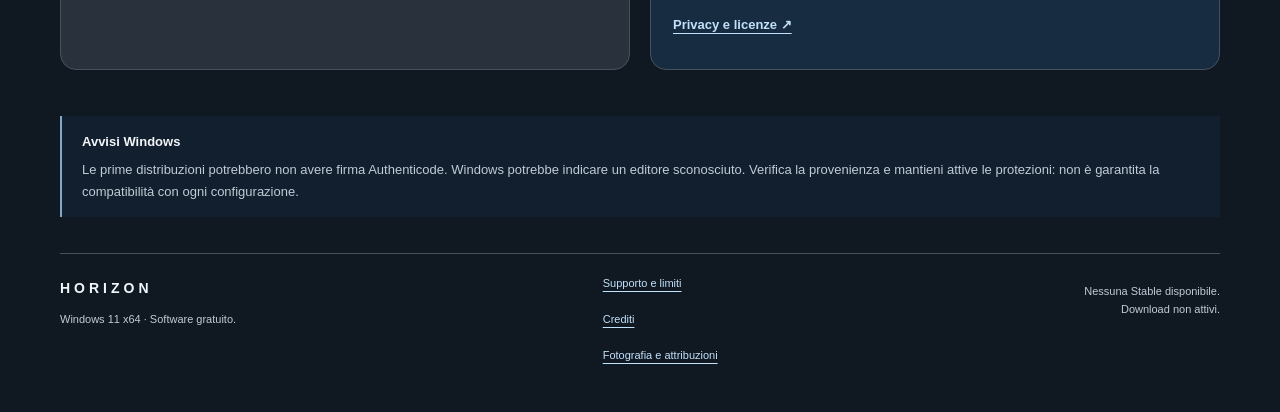
==== commit 673c3c65: "Present official HORIZON 1.1.5 Stable documentation" ====
--- a/site/download.html
+++ b/site/download.html
@@ -1,6 +1,6 @@
 <!doctype html><html lang="it"><head><meta charset="utf-8"><meta name="viewport" content="width=device-width,initial-scale=1"><meta name="color-scheme" content="dark"><title>Versioni Stable e download — HORIZON</title><meta name="description" content="HORIZON: desktop, audio e personalizzazione per Windows 11 x64."><link rel="stylesheet" href="styles.css"></head><body><a class="skip" href="#contenuto">Vai al contenuto</a><header class="site-header"><div class="header-inner"><a class="brand" href="index.html" aria-label="HORIZON, Home"><span class="brand-mark" aria-hidden="true"></span>HORIZON</a><nav aria-label="Navigazione principale"><a href="index.html">Home</a><a href="download.html" aria-current="page">Download</a><a href="community.html">Community</a><a href="guida.html">Documentazione</a><a href="privacy.html">Privacy e licenze</a></nav><span class="header-state">Windows 11 x64</span></div></header><main id="contenuto" tabindex="-1"><div class="page-intro wrap"><p class="eyebrow">DISTRIBUZIONE</p><h1>Versioni e download.</h1><p class="intro">Prima installazione o aggiornamento: scegli una versione compatibile con il tuo PC e leggi le sue istruzioni.</p></div>
 <section class="wrap download-layout" aria-labelledby="titolo-stato"><!-- stable-current:start --><div class="panel release-preview"><div class="section-heading"><span class="tag">Download HORIZON</span><span class="muted">Nessuna Stable disponibile</span></div><h2 id="titolo-stato">HORIZON 1.1.5</h2><p>Windows 11 x64 · Gratuito</p><button class="button primary" type="button" disabled aria-describedby="download-stato">HORIZON_Setup.exe · non disponibile</button><p id="download-stato" class="fine-print">HORIZON 1.1.5 è la prima versione Stable prevista. Il download sarà disponibile dopo il collaudo e l’approvazione della release.</p><p class="fine-print">Sono elencate soltanto le versioni Stable autorizzate.</p></div><!-- stable-current:end --><aside class="download-aside"><h2>Prima installazione o aggiornamento?</h2><p><strong>Prima installazione:</strong> quando sarà disponibile, scarica HORIZON_Setup.exe e segui le istruzioni.</p><p>Nessun aggiornamento obbligatorio. Per aggiornare, verifica la versione già installata, la compatibilità dei dati e i componenti richiesti.</p><p>Le versioni eventualmente ritirate saranno segnalate. Non ogni versione precedente sarà adatta a ogni installazione.</p><h3>Verifica prima di eseguire</h3><p>HORIZON_Setup.exe sarà l’unico file da scaricare manualmente. Durante l’installazione scaricherà automaticamente i componenti necessari dall’infrastruttura ufficiale. Controlla origine, istruzioni di autenticità e hash: SHA-256 da solo non identifica il produttore.</p><a class="text-link" href="verifica.html">Verifica e installazione ↗</a></aside></section>
-<section class="section wrap" aria-labelledby="titolo-archivio"><div class="section-heading"><div><p class="eyebrow">ARCHIVIO UFFICIALE</p><h2 id="titolo-archivio">Archivio delle versioni Stable.</h2></div><span class="tag">0 release pubblicate</span></div><p>Le versioni Stable pubblicate sono ordinate dalla più recente alla meno recente. Ogni versione supportata avrà il proprio installer, requisiti, changelog, licenze e SHA-256. Le versioni ritirate resteranno documentate con download sospeso.</p><p><a href="releases.json">Manifesto delle versioni Stable (JSON)</a>. Le schede delle versioni pubblicate indicano dimensione in byte e SHA-256.</p><div class="table-scroll" role="region" aria-label="Archivio delle versioni Stable" tabindex="0"><table><caption>Release Stable effettivamente pubblicate</caption><thead><tr><th scope="col">Versione</th><th scope="col">Data</th><th scope="col">Requisiti e changelog</th><th scope="col">Dimensione, SHA-256 e download</th></tr></thead><tbody><!-- stable-rows:start --><tr><td colspan="4" class="empty-cell">Nessuna versione Stable disponibile.</td></tr><!-- stable-rows:end --></tbody></table></div></section><section class="section wrap" aria-labelledby="titolo-requisiti"><div class="section-heading"><h2 id="titolo-requisiti">Prima di scaricare</h2></div><div class="bottom-grid"><article class="panel"><h3>Requisiti e compatibilità</h3><p>Destinazione: Windows 11 x64. Build minima, memoria, spazio libero e prerequisiti devono essere indicati nella scheda della versione scelta. Non sono ancora disponibili requisiti completi per una Stable.</p><p>Per aggiornare, controlla anche la compatibilità con la versione installata e i tuoi dati. Una versione precedente non è automaticamente compatibile con dati più recenti.</p></article><article class="panel"><h3>Licenze e verifica</h3><p><a href="https://github.com/radio-testa/horizon-site/releases/download/v1.1.5/EULA_HORIZON_1.1.5.md">EULA HORIZON 1.1.5</a> · <a href="https://github.com/radio-testa/horizon-site/releases/download/v1.1.5/HORIZON_Licenze_e_Sorgenti_1.1.5_r1.zip">Licenze, attribuzioni e sorgenti di terze parti</a> · <a href="https://github.com/radio-testa/horizon-site/releases/download/v1.1.5/HORIZON_PawnIO_Corredo_Pubblico_r2.zip">Corredo LGPL PawnIO r2</a>.</p><p>Licenze e sorgenti sono consultabili. Il download dell’installer resta disabilitato.</p><p>Prima di installare, consulta licenza del programma e attribuzioni dei componenti incluse nella scheda della release. La gratuità non implica una licenza open source.</p><p>Ogni download dovrà riportare dimensione e SHA-256, insieme alle istruzioni di autenticità. Nessun installer è collegato finché questi dati non sono approvati.</p><a class="text-link" href="verifica.html">Come verificare il file ↗</a><br><a class="text-link" href="privacy.html#titolo-licenze">Privacy e licenze ↗</a></article></div></section><div class="wrap notice"><strong>Avvisi Windows</strong><p>Le prime distribuzioni potrebbero non avere firma Authenticode. Windows potrebbe indicare un editore sconosciuto. Verifica la provenienza e mantieni attive le protezioni: non è garantita la compatibilità con ogni configurazione.</p></div></main><footer class="site-footer"><div><a class="brand" href="index.html">HORIZON</a><p>Windows 11 x64 · Software gratuito.</p></div><nav aria-label="Informazioni sul progetto"><a href="guida.html#limiti">Supporto e limiti</a><a href="privacy.html#crediti">Crediti</a><a href="privacy.html#fotografia">Fotografia e attribuzioni</a></nav><p class="footer-state">Nessuna Stable disponibile.<br>Download non attivi.</p></footer></body></html>
+<section class="section wrap" aria-labelledby="titolo-archivio"><div class="section-heading"><div><p class="eyebrow">ARCHIVIO UFFICIALE</p><h2 id="titolo-archivio">Archivio delle versioni Stable.</h2></div><span class="tag">0 release pubblicate</span></div><p>Le versioni Stable pubblicate sono ordinate dalla più recente alla meno recente. Ogni versione supportata avrà il proprio installer, requisiti, changelog, licenze e SHA-256. Le versioni ritirate resteranno documentate con download sospeso.</p><p><a href="releases.json">Manifesto delle versioni Stable (JSON)</a>. Le schede delle versioni pubblicate indicano dimensione in byte e SHA-256.</p><div class="table-scroll" role="region" aria-label="Archivio delle versioni Stable" tabindex="0"><table><caption>Release Stable effettivamente pubblicate</caption><thead><tr><th scope="col">Versione</th><th scope="col">Data</th><th scope="col">Requisiti e changelog</th><th scope="col">Dimensione, SHA-256 e download</th></tr></thead><tbody><!-- stable-rows:start --><tr><td colspan="4" class="empty-cell">Nessuna versione Stable disponibile.</td></tr><!-- stable-rows:end --></tbody></table></div></section><section class="section wrap" aria-labelledby="titolo-requisiti"><div class="section-heading"><h2 id="titolo-requisiti">Prima di scaricare</h2></div><div class="bottom-grid"><article class="panel"><h3>Requisiti e compatibilità</h3><p>Destinazione: Windows 11 x64. Build minima, memoria, spazio libero e prerequisiti devono essere indicati nella scheda della versione scelta. Non sono ancora disponibili requisiti completi per una Stable.</p><p>Per aggiornare, controlla anche la compatibilità con la versione installata e i tuoi dati. Una versione precedente non è automaticamente compatibile con dati più recenti.</p></article><article class="panel"><h3>Licenze e verifica</h3><p><a href="https://github.com/radio-testa/horizon-site/releases/download/v1.1.5/EULA_HORIZON_1.1.5.md">EULA HORIZON 1.1.5</a> · <a href="https://github.com/radio-testa/horizon-site/releases/download/v1.1.5/HORIZON_Licenze_e_Sorgenti_1.1.5_r1.zip">Licenze, attribuzioni e sorgenti di terze parti</a> · <a href="https://github.com/radio-testa/horizon-site/releases/download/v1.1.5/HORIZON_PawnIO_Corredo_Pubblico_r2.zip">Corredo LGPL PawnIO r2</a>.</p><p>Licenze, attribuzioni e sorgenti corrispondenti sono consultabili insieme alla release.</p><p>Prima di installare, consulta licenza del programma e attribuzioni dei componenti incluse nella scheda della release. La gratuità non implica una licenza open source.</p><p>Ogni download dovrà riportare dimensione e SHA-256, insieme alle istruzioni di autenticità. Nessun installer è collegato finché questi dati non sono approvati.</p><a class="text-link" href="verifica.html">Come verificare il file ↗</a><br><a class="text-link" href="privacy.html#titolo-licenze">Privacy e licenze ↗</a></article></div></section><div class="wrap notice"><strong>Avvisi Windows</strong><p>Le prime distribuzioni potrebbero non avere firma Authenticode. Windows potrebbe indicare un editore sconosciuto. Verifica la provenienza e mantieni attive le protezioni: non è garantita la compatibilità con ogni configurazione.</p></div></main><footer class="site-footer"><div><a class="brand" href="index.html">HORIZON</a><p>Windows 11 x64 · Software gratuito.</p></div><nav aria-label="Informazioni sul progetto"><a href="guida.html#limiti">Supporto e limiti</a><a href="privacy.html#crediti">Crediti</a><a href="privacy.html#fotografia">Fotografia e attribuzioni</a></nav><p class="footer-state">Nessuna Stable disponibile.<br>Download non attivi.</p></footer></body></html>
 
 
 
